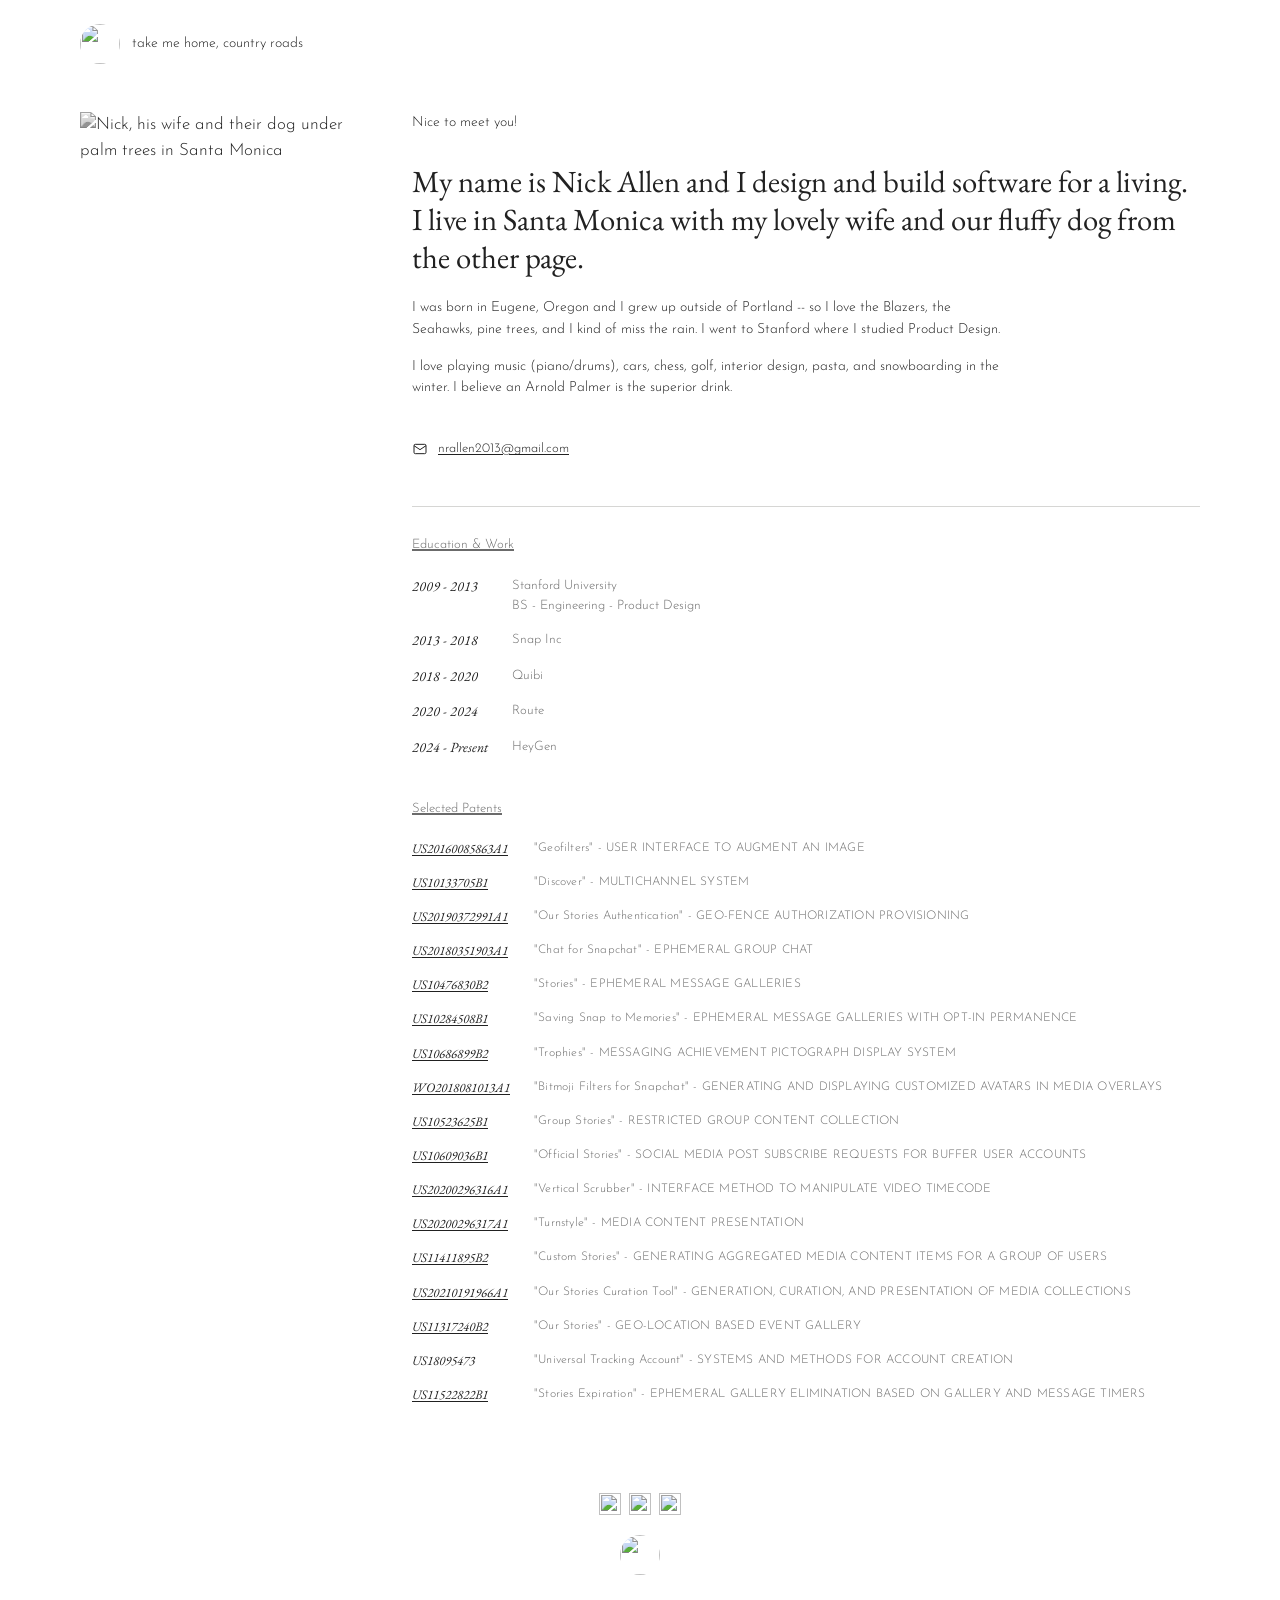
==== bio.html @ e15e0f53 "Rebuild ncklln.com as a static site (migrated from Wix)" ====
<!doctype html>
<html lang="en">
<head>
  <meta charset="utf-8">
  <meta name="viewport" content="width=device-width, initial-scale=1">
  <title>Bio | Nick Allen Dot Com</title>
  <meta name="description" content="About Nick Allen — product designer, Stanford Product Design, Snap, Quibi, Route, HeyGen. Selected patents.">
  <link rel="icon" href="images/icon-home.png">
  <link rel="preconnect" href="https://fonts.googleapis.com">
  <link rel="preconnect" href="https://fonts.gstatic.com" crossorigin>
  <link href="https://fonts.googleapis.com/css2?family=Josefin+Sans:wght@300;400&family=EB+Garamond:ital,wght@0,400;1,400&display=swap" rel="stylesheet">
  <link rel="stylesheet" href="styles.css">
</head>
<body>
<main class="page">

  <header class="site-header">
    <a href="index.html"><img src="images/icon-home.png" alt="">take me home, country roads</a>
  </header>

  <section class="bio">
    <div class="photo">
      <img src="images/bio-photo.png" alt="Nick, his wife and their dog under palm trees in Santa Monica">
    </div>

    <div>
      <p class="hello">Nice to meet you!</p>
      <h1>My name is Nick Allen and I design and build software for a living. I live in Santa Monica with my lovely wife and our fluffy dog from the other page.</h1>

      <div class="about">
        <p>I was born in Eugene, Oregon and I grew up outside of Portland -- so I love the Blazers, the Seahawks, pine trees, and I kind of miss the rain. I went to Stanford where I studied Product Design.</p>
        <p>I love playing music (piano/drums), cars, chess, golf, interior design, pasta, and snowboarding in the winter. I believe an Arnold Palmer is the superior drink.</p>
      </div>

      <a class="email" href="mailto:nrallen2013@gmail.com">
        <svg viewBox="0 0 24 24" fill="none" stroke="currentColor" stroke-width="1.5" aria-hidden="true"><rect x="3" y="5" width="18" height="14" rx="2"/><path d="M3 7l9 6 9-6"/></svg>
        nrallen2013@gmail.com
      </a>

      <hr>

      <h2><a href="https://www.linkedin.com/in/nick-allen-2a20222b/" target="_blank" rel="noopener">Education &amp; Work</a></h2>
      <dl class="timeline">
        <dt>2009 - 2013</dt><dd>Stanford University<br>BS - Engineering - Product Design</dd>
        <dt>2013 - 2018</dt><dd>Snap Inc</dd>
        <dt>2018 - 2020</dt><dd>Quibi</dd>
        <dt>2020 - 2024</dt><dd>Route</dd>
        <dt>2024 - Present</dt><dd>HeyGen</dd>
      </dl>

      <h2><a href="https://patents.google.com/?inventor=Nicholas+Allen&assignee=Snap" target="_blank" rel="noopener">Selected Patents</a></h2>
      <dl class="patents">
        <dt><a href="https://patents.google.com/patent/US20160085863A1" target="_blank" rel="noopener">US20160085863A1</a></dt><dd><span class="nick">"Geofilters"</span> - User interface to augment an image</dd>
        <dt><a href="https://patents.google.com/patent/US10133705B1" target="_blank" rel="noopener">US10133705B1</a></dt><dd><span class="nick">"Discover"</span> - Multichannel system</dd>
        <dt><a href="https://patents.google.com/patent/US20190372991A1" target="_blank" rel="noopener">US20190372991A1</a></dt><dd><span class="nick">"Our Stories Authentication"</span> - Geo-fence authorization provisioning</dd>
        <dt><a href="https://patents.google.com/patent/US20180351903A1" target="_blank" rel="noopener">US20180351903A1</a></dt><dd><span class="nick">"Chat for Snapchat"</span> - Ephemeral group chat</dd>
        <dt><a href="https://patents.google.com/patent/US10476830B2" target="_blank" rel="noopener">US10476830B2</a></dt><dd><span class="nick">"Stories"</span> - Ephemeral message galleries</dd>
        <dt><a href="https://patents.google.com/patent/US10284508B1" target="_blank" rel="noopener">US10284508B1</a></dt><dd><span class="nick">"Saving Snap to Memories"</span> - Ephemeral message galleries with opt-in permanence</dd>
        <dt><a href="https://patents.google.com/patent/US10686899B2" target="_blank" rel="noopener">US10686899B2</a></dt><dd><span class="nick">"Trophies"</span> - Messaging achievement pictograph display system</dd>
        <dt><a href="https://patents.google.com/patent/WO2018081013A1" target="_blank" rel="noopener">WO2018081013A1</a></dt><dd><span class="nick">"Bitmoji Filters for Snapchat"</span> - Generating and displaying customized avatars in media overlays</dd>
        <dt><a href="https://patents.google.com/patent/US10523625B1" target="_blank" rel="noopener">US10523625B1</a></dt><dd><span class="nick">"Group Stories"</span> - Restricted group content collection</dd>
        <dt><a href="https://patents.google.com/patent/US10609036B1" target="_blank" rel="noopener">US10609036B1</a></dt><dd><span class="nick">"Official Stories"</span> - Social media post subscribe requests for buffer user accounts</dd>
        <dt><a href="https://patents.google.com/patent/US20200296316A1" target="_blank" rel="noopener">US20200296316A1</a></dt><dd><span class="nick">"Vertical Scrubber"</span> - Interface method to manipulate video timecode</dd>
        <dt><a href="https://patents.google.com/patent/US20200296317A1" target="_blank" rel="noopener">US20200296317A1</a></dt><dd><span class="nick">"Turnstyle"</span> - Media content presentation</dd>
        <dt><a href="https://patents.google.com/patent/US11411895B2" target="_blank" rel="noopener">US11411895B2</a></dt><dd><span class="nick">"Custom Stories"</span> - Generating aggregated media content items for a group of users</dd>
        <dt><a href="https://patents.google.com/patent/US20210191966A1" target="_blank" rel="noopener">US20210191966A1</a></dt><dd><span class="nick">"Our Stories Curation Tool"</span> - Generation, curation, and presentation of media collections</dd>
        <dt><a href="https://patents.google.com/patent/US11317240B2" target="_blank" rel="noopener">US11317240B2</a></dt><dd><span class="nick">"Our Stories"</span> - Geo-location based event gallery</dd>
        <dt>US18095473</dt><dd><span class="nick">"Universal Tracking Account"</span> - Systems and methods for account creation</dd>
        <dt><a href="https://patents.google.com/patent/US11522822B1" target="_blank" rel="noopener">US11522822B1</a></dt><dd><span class="nick">"Stories Expiration"</span> - Ephemeral gallery elimination based on gallery and message timers</dd>
      </dl>
    </div>
  </section>

  <footer class="site-footer">
    <div class="social">
      <a href="https://www.snapchat.com/add/nick_allen" target="_blank" rel="noopener" aria-label="Snapchat"><img src="images/icon-snapchat.png" alt=""></a>
      <a href="https://www.linkedin.com/in/nick-allen-2a20222b/" target="_blank" rel="noopener" aria-label="LinkedIn"><img src="images/icon-linkedin.png" alt=""></a>
      <a href="https://www.instagram.com/nichorasss/" target="_blank" rel="noopener" aria-label="Instagram"><img src="images/icon-instagram.png" alt=""></a>
    </div>
    <a class="home" href="index.html" aria-label="Home"><img src="images/icon-home.png" alt=""></a>
  </footer>

</main>
</body>
</html>
---- styles.css ----
/* ==========================================================================
   ncklln.com — global stylesheet
   Edit the tokens in :root to change the whole site's look.
   ========================================================================== */

:root {
  /* Type. Brandon Grotesque (the Wix font) isn't free; Josefin Sans is the
     closest open substitute. Swap --font-sans to change everything at once. */
  --font-sans: "Josefin Sans", "Brandon Grotesque", "Helvetica Neue", Arial, sans-serif;
  --font-serif: "EB Garamond", Georgia, "Times New Roman", serif;

  /* Colors */
  --ink: #212121;          /* dark card background on the home page */
  --ink-2: #414141;        /* highlight behind the "you've reached the bottom" text */
  --paper: #ffffff;
  --text-light: #d4d4d4;   /* body text on dark */
  --text-dark: #212121;    /* body text on light */
  --text-mid: #6b6b6b;     /* de-emphasised labels (bio page) */
  --rule: #d6d6d4;

  --snap-yellow: #fffa37;
  --quibi-purple: #7a2ff7;
  --route-blue: #3fa9e0;
  --advising-lilac: #cfc7f2;

  /* Layout */
  --panel-split: 43%;      /* width of the coloured left panel on home cards */
  --card-h: clamp(440px, 26vw, 667px);
  --gap-h: clamp(160px, 16vw, 410px); /* space between cards (holds the chevron) */
  --column: 1120px;        /* content width on case-study pages */
  --media-w: 790px;        /* width of the image column on case-study pages */
}

/* --------------------------------------------------------------------------
   Base
   -------------------------------------------------------------------------- */
*, *::before, *::after { box-sizing: border-box; }

html { -webkit-text-size-adjust: 100%; scroll-behavior: smooth; }

body {
  margin: 0;
  font-family: var(--font-sans);
  font-weight: 300;
  font-size: 17px;
  line-height: 1.55;
  color: var(--text-dark);
  background: var(--paper);
}

img { display: block; max-width: 100%; height: auto; }

a { color: inherit; text-decoration: underline; text-underline-offset: 2px; }
a:hover { opacity: .75; }

p { margin: 0 0 1.1em; }
p:last-child { margin-bottom: 0; }

h1, h2, h3 { font-weight: 300; margin: 0 0 .9em; }

.eyebrow {
  font-size: 20px;
  letter-spacing: 1px;
  text-transform: uppercase;
  margin-bottom: .9em;
}

.sr-only {
  position: absolute; width: 1px; height: 1px; padding: 0; margin: -1px;
  overflow: hidden; clip: rect(0,0,0,0); white-space: nowrap; border: 0;
}

/* --------------------------------------------------------------------------
   Home page
   -------------------------------------------------------------------------- */
body.home {
  background: var(--ink) url("images/bg-logos.png") center top / 1919px auto repeat;
  color: var(--text-light);
}

/* Intro card: logo + one paragraph, full width, dark */
.intro {
  background: var(--ink);
  padding: clamp(56px, 6vw, 96px) 24px;
  text-align: center;
}
.intro img.logo {
  width: min(515px, 80vw);
  margin: 0 auto clamp(28px, 3vw, 48px);
  image-rendering: pixelated; /* it's pixel art — keep the edges crisp */
}
.intro p {
  max-width: 560px;
  margin: 0 auto;
  font-size: 14px;
  line-height: 1.6;
  letter-spacing: .02em;
}

/* Spacer between cards with a down-chevron in the middle */
.gap {
  height: var(--gap-h);
  display: grid;
  place-items: center;
}
.gap a {
  display: block;
  width: 56px; height: 56px;
  text-decoration: none;
  opacity: .8;
}
.gap a:hover { opacity: 1; }
.gap svg { width: 100%; height: 100%; display: block; }

/* Work card: coloured left panel with copy, image on the right */
.card {
  display: grid;
  grid-template-columns: var(--panel-split) 1fr;
  min-height: var(--card-h);
  scroll-margin-top: 0;
}
.card .panel {
  position: relative;
  display: flex;
  align-items: center;
  padding: 48px 32px 48px clamp(24px, 30%, 400px);
  background: var(--panel-bg, var(--ink));
  color: var(--panel-ink, var(--text-light));
  overflow: hidden;
}
.card .panel::before {           /* optional background image behind the copy */
  content: "";
  position: absolute; inset: 0;
  background: var(--panel-img, none) center / cover no-repeat;
  z-index: 0;
}
.card .panel > .copy { position: relative; z-index: 1; max-width: 400px; }
.card .copy .eyebrow { margin-bottom: 1em; }
.card .copy p { font-size: 17px; line-height: 1.5; }
.card .copy .mark {              /* small brand logo under the copy */
  margin-top: 28px;
  height: 44px; width: auto;
}
.card .copy .mark.wide { height: 60px; }

.card .media {
  position: relative;
  min-height: 320px;
  background: var(--media-bg, #000) center / cover no-repeat;
  overflow: hidden;
}
.card .media > img {
  position: absolute; inset: 0;
  width: 100%; height: 100%;
  object-fit: cover;
}
.card .media > img.contain { object-fit: contain; }
.card .media > img.overlay {      /* e.g. the Route phone sitting on the map */
  left: auto; right: 6%; top: 50%; transform: translateY(-50%);
  width: auto; height: 100%; object-fit: contain;
}

/* Design-advising app grid: greyscale that colours in on hover */
.card .media.apps { display: grid; place-items: center; }
.card .media.apps .stack {
  position: relative; width: min(600px, 80%); aspect-ratio: 1;
}
.card .media.apps .stack img { position: absolute; inset: 0; width: 100%; height: 100%; object-fit: contain; transition: opacity .35s ease; }
.card .media.apps .stack img.color { opacity: 0; }
.card .media.apps .stack:hover img.color { opacity: 1; }

/* Bottom card */
.card.outro .panel { --panel-bg: var(--ink); --panel-ink: var(--text-light); }
.card.outro .copy p { font-size: 15px; }
.card.outro .copy .hl {
  background: var(--ink-2);
  padding: 2px 4px;
  box-decoration-break: clone;
  -webkit-box-decoration-break: clone;
}
.card.outro .copy .hl.big { font-size: 20px; letter-spacing: .5px; }

/* --------------------------------------------------------------------------
   Case-study pages (snap, quibi, stories) and bio
   -------------------------------------------------------------------------- */
.page {
  width: min(var(--column), 100% - 48px);
  margin: 0 auto;
  padding: 24px 0 64px;
}

.site-header {
  display: flex; align-items: center; gap: 12px;
  margin-bottom: 48px;
  font-size: 14px;
}
.site-header a { text-decoration: none; display: inline-flex; align-items: center; gap: 12px; }
.site-header img { width: 40px; height: 40px; border-radius: 50%; }

/* Centered page intro with a logo */
.lede {
  text-align: center;
  max-width: 700px;
  margin: 0 auto 64px;
  font-size: 15px;
  line-height: 1.6;
}
.lede img { width: 88px; height: auto; margin: 0 auto 32px; }
.lede img.rounded { width: 88px; border-radius: 22%; }

/* Alternating media / copy rows */
.row {
  display: grid;
  grid-template-columns: minmax(0, var(--media-w)) 1fr;
  gap: 28px;
  align-items: start;
  margin-bottom: 64px;
}
.row .media img { width: 100%; }
.row .copy { padding-top: 8px; font-size: 14px; line-height: 1.55; }
.row .copy .eyebrow { font-size: 15px; letter-spacing: .5px; margin-bottom: 1.4em; }
.row .copy .eyebrow.plain { text-transform: none; letter-spacing: 0; }

/* Long-form article (snap-stories) */
.article {
  max-width: 780px;
  margin: 0 auto;
  font-size: 17px;
  line-height: 1.6;
}
.article .crumbs { font-size: 13px; margin-bottom: 28px; }
.article figure { margin: 36px 0; }
.article figure img { margin: 0 auto; }
.article figure.narrow img { max-width: 420px; }

/* Footer shared by the inner pages */
.site-footer {
  margin-top: 48px;
  text-align: center;
}
.site-footer .social {
  display: flex; justify-content: center; gap: 8px;
  margin-bottom: 20px;
}
.site-footer .social img { width: 22px; height: 22px; }
.site-footer .home img { width: 40px; height: 40px; border-radius: 50%; margin: 0 auto; }

/* Bio */
.bio {
  display: grid;
  grid-template-columns: 300px 1fr;
  gap: 32px;
  align-items: start;
}
.bio .photo img { width: 100%; filter: grayscale(1); }
.bio .hello { font-size: 14px; margin-bottom: 28px; }
.bio h1 {
  font-family: var(--font-serif);
  font-weight: 400;
  font-size: clamp(24px, 2.4vw, 34px);
  line-height: 1.25;
  margin-bottom: 20px;
}
.bio .about { font-size: 14px; max-width: 600px; }
.bio .email { margin-top: 40px; font-size: 13px; display: inline-flex; align-items: center; gap: 10px; }
.bio .email svg { width: 16px; height: 16px; }
.bio hr { border: 0; border-top: 1px solid var(--rule); margin: 40px 0 28px; }
.bio h2 {
  font-size: 13px; font-weight: 300; text-decoration: underline;
  margin: 0 0 20px; color: var(--text-mid);
}
.bio h2 a { text-decoration: underline; }
.bio dl { display: grid; grid-template-columns: max-content 1fr; gap: 14px 24px; margin: 0 0 40px; font-size: 13px; }
.bio dl.timeline dt { font-family: var(--font-serif); font-style: italic; font-size: 14px; }
.bio dl dd { margin: 0; color: var(--text-mid); }
.bio dl.patents dt { font-family: var(--font-serif); font-style: italic; font-size: 13px; }
.bio dl.patents dd { font-size: 12px; text-transform: uppercase; letter-spacing: .2px; }
.bio dl.patents dd .nick { text-transform: none; }

/* --------------------------------------------------------------------------
   Responsive
   -------------------------------------------------------------------------- */
@media (max-width: 900px) {
  .card { grid-template-columns: 1fr; min-height: 0; }
  .card .panel { padding: 48px 28px; min-height: 360px; }
  .card .media { aspect-ratio: 4 / 3; min-height: 0; }
  .card .media > img.overlay { right: 4%; }
  :root { --gap-h: 140px; }

  .row { grid-template-columns: 1fr; gap: 20px; margin-bottom: 56px; }
  .bio { grid-template-columns: 1fr; }
  .bio .photo img { max-width: 300px; }
}

@media (max-width: 520px) {
  body { font-size: 16px; }
  .intro img.logo { width: 88vw; }
  .card .copy p { font-size: 16px; }
  .bio dl { grid-template-columns: 1fr; gap: 4px 0; }
  .bio dl dd { margin-bottom: 12px; }
}
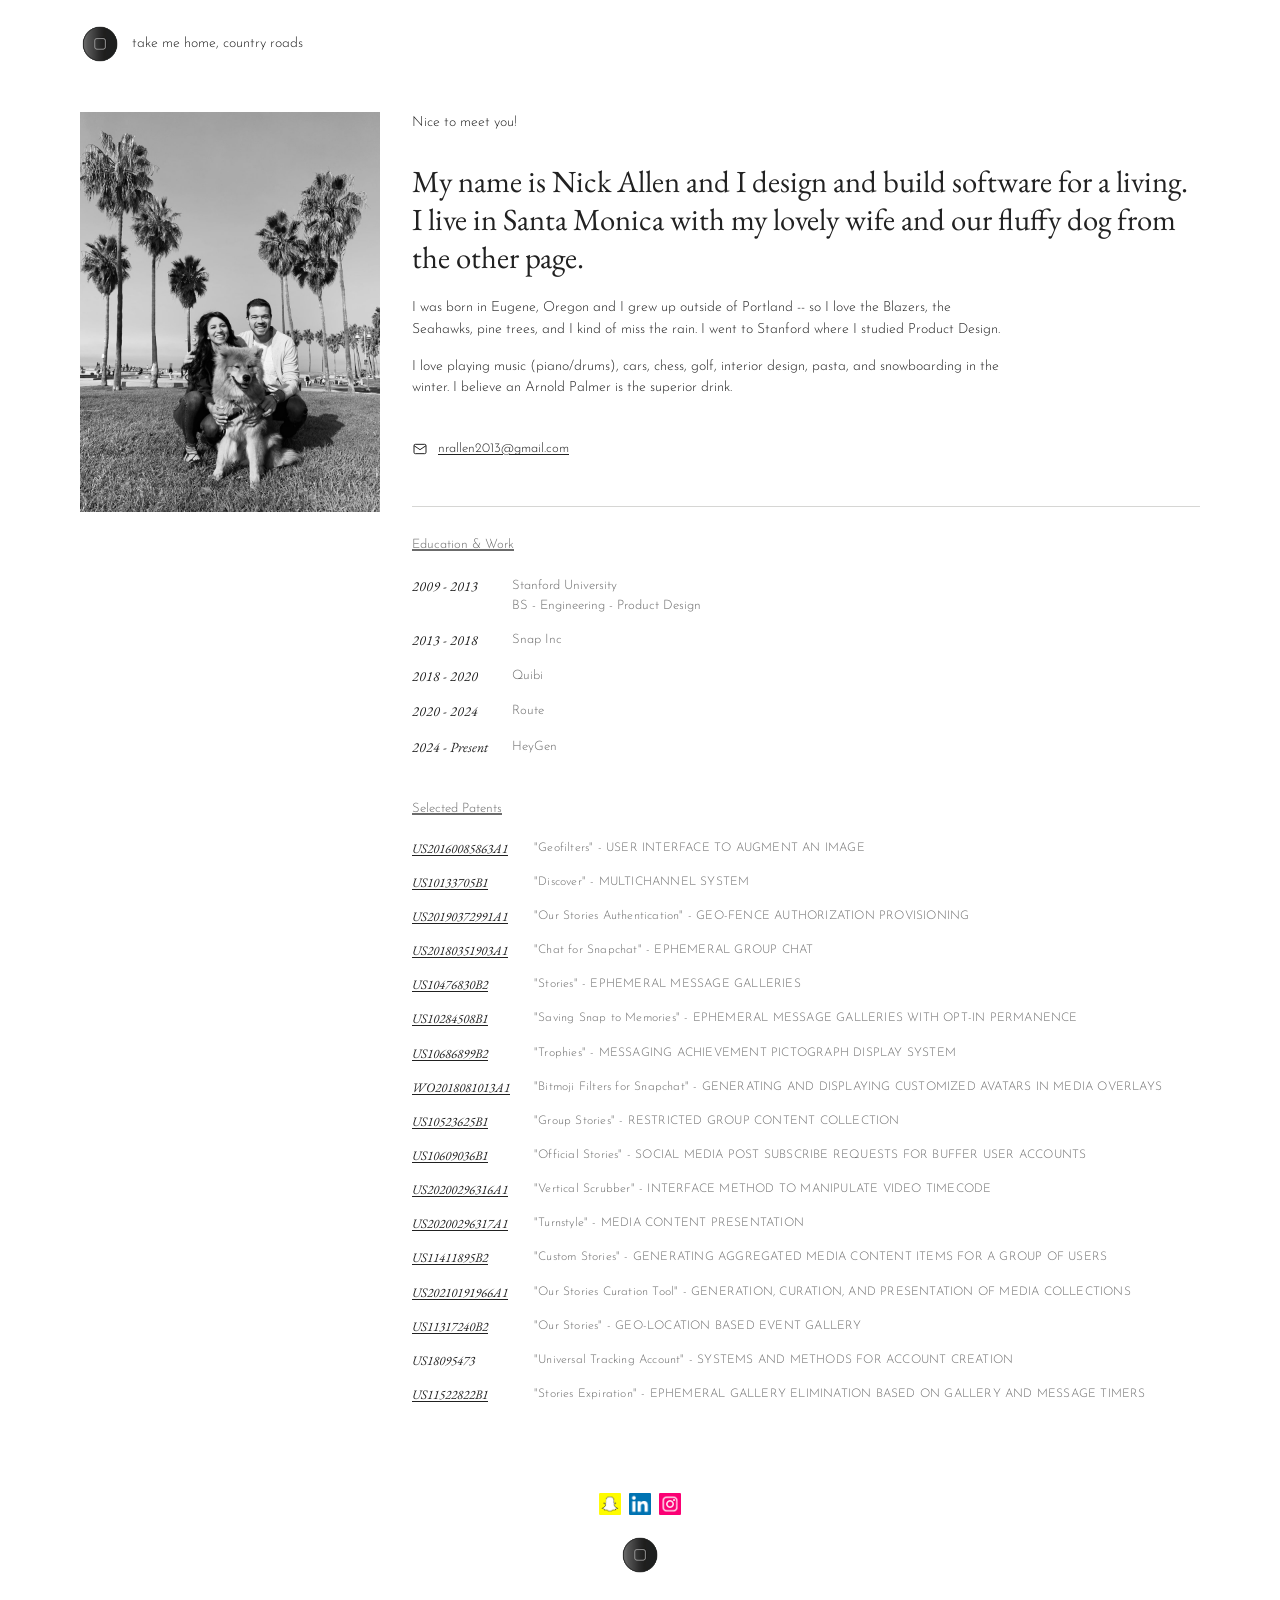
==== commit 3506973b: "Add site images from Wix's CDN Downloaded all 38 originals with scripts/fetch-assets.sh.  - The thre" ====
--- a/bio.html
+++ b/bio.html
@@ -20,7 +20,7 @@
 
   <section class="bio">
     <div class="photo">
-      <img src="images/bio-photo.png" alt="Nick, his wife and their dog under palm trees in Santa Monica">
+      <img src="images/bio-photo.jpg" alt="Nick, his wife and their dog under palm trees in Santa Monica">
     </div>
 
     <div>
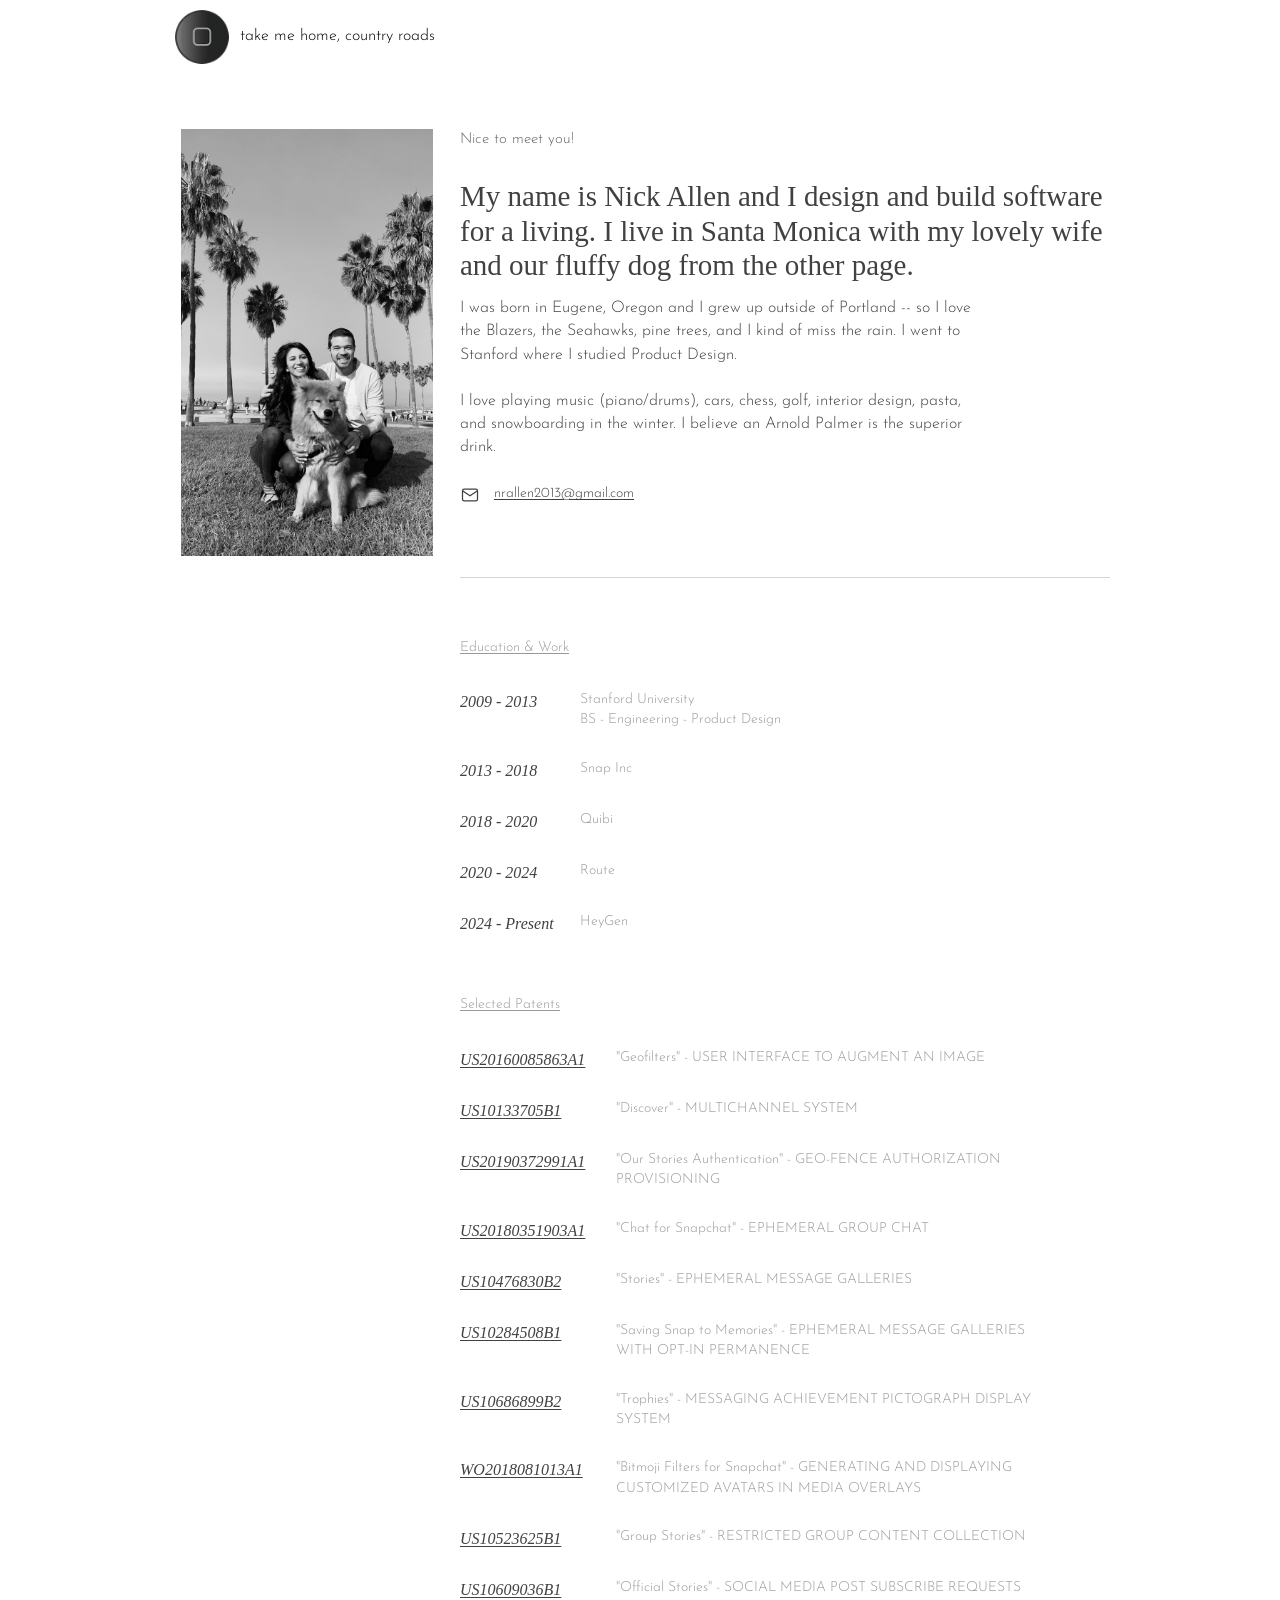
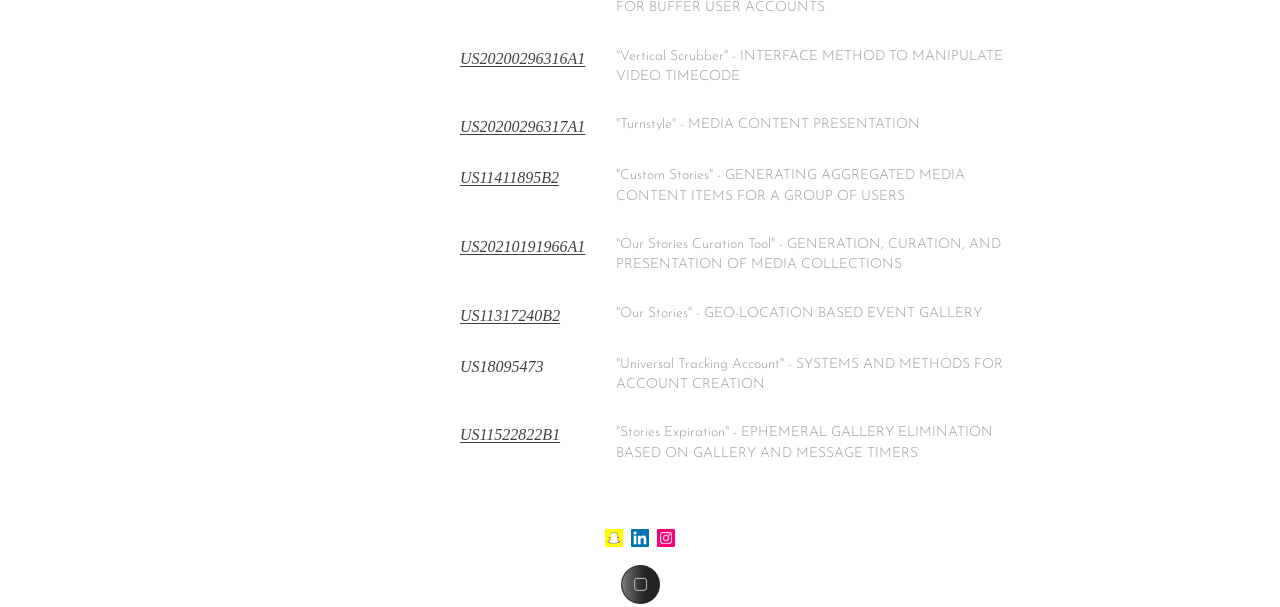
==== commit 688e0adf: "Match the Wix layout, measured at 1440px Sizes, colours and type now come from the live site's DOM r" ====
--- a/bio.html
+++ b/bio.html
@@ -5,17 +5,17 @@
   <meta name="viewport" content="width=device-width, initial-scale=1">
   <title>Bio | Nick Allen Dot Com</title>
   <meta name="description" content="About Nick Allen — product designer, Stanford Product Design, Snap, Quibi, Route, HeyGen. Selected patents.">
-  <link rel="icon" href="images/icon-home.png">
+  <link rel="icon" href="images/icon-home-hover.png">
   <link rel="preconnect" href="https://fonts.googleapis.com">
   <link rel="preconnect" href="https://fonts.gstatic.com" crossorigin>
-  <link href="https://fonts.googleapis.com/css2?family=Josefin+Sans:wght@300;400&family=EB+Garamond:ital,wght@0,400;1,400&display=swap" rel="stylesheet">
+  <link href="https://fonts.googleapis.com/css2?family=Josefin+Sans:ital,wght@0,300;0,600;1,300&display=swap" rel="stylesheet">
   <link rel="stylesheet" href="styles.css">
 </head>
 <body>
 <main class="page">
 
   <header class="site-header">
-    <a href="index.html"><img src="images/icon-home.png" alt="">take me home, country roads</a>
+    <a href="index.html"><span class="home-btn"><img class="rest" src="images/icon-home.png" alt=""><img class="hover" src="images/icon-home-hover.png" alt=""><img class="pressed" src="images/icon-home-pressed.png" alt=""></span>take me home, country roads</a>
   </header>
 
   <section class="bio">
@@ -77,7 +77,7 @@
       <a href="https://www.linkedin.com/in/nick-allen-2a20222b/" target="_blank" rel="noopener" aria-label="LinkedIn"><img src="images/icon-linkedin.png" alt=""></a>
       <a href="https://www.instagram.com/nichorasss/" target="_blank" rel="noopener" aria-label="Instagram"><img src="images/icon-instagram.png" alt=""></a>
     </div>
-    <a class="home" href="index.html" aria-label="Home"><img src="images/icon-home.png" alt=""></a>
+    <a class="home" href="index.html" aria-label="Home"><span class="home-btn"><img class="rest" src="images/icon-home.png" alt=""><img class="hover" src="images/icon-home-hover.png" alt=""><img class="pressed" src="images/icon-home-pressed.png" alt=""></span></a>
   </footer>
 
 </main>
--- a/styles.css
+++ b/styles.css
@@ -1,21 +1,25 @@
 /* ==========================================================================
    ncklln.com — global stylesheet
    Edit the tokens in :root to change the whole site's look.
+   Sizes mirror the original Wix site, measured at 1440px wide.
    ========================================================================== */
 
 :root {
   /* Type. Brandon Grotesque (the Wix font) isn't free; Josefin Sans is the
-     closest open substitute. Swap --font-sans to change everything at once. */
+     closest open substitute — same low x-height, sets ~10% wider.
+     Swap --font-sans to change everything at once. */
   --font-sans: "Josefin Sans", "Brandon Grotesque", "Helvetica Neue", Arial, sans-serif;
-  --font-serif: "EB Garamond", Georgia, "Times New Roman", serif;
+  --font-serif: "Times New Roman", Times, serif;
 
   /* Colors */
-  --ink: #212121;          /* dark card background on the home page */
-  --ink-2: #414141;        /* highlight behind the "you've reached the bottom" text */
-  --paper: #ffffff;
-  --text-light: #d4d4d4;   /* body text on dark */
-  --text-dark: #212121;    /* body text on light */
-  --text-mid: #6b6b6b;     /* de-emphasised labels (bio page) */
+  --black: #000;
+  --ink: #212121;          /* intro + outro card background on the home page */
+  --text-light: #d4d4d4;   /* intro text on dark */
+  --text-body: #414141;    /* body text on the inner pages */
+  --text-muted: #636363;   /* breadcrumbs, "Nice to meet you!" */
+  --text-faint: #999;      /* bio labels and descriptions */
+  --navy: #041f3e;         /* body text on the Snapchat and HeyGen cards */
+  --highlight: #bfbfbf;    /* highlighter behind the outro text */
   --rule: #d6d6d4;
 
   --snap-yellow: #fffa37;
@@ -23,12 +27,15 @@
   --route-blue: #3fa9e0;
   --advising-lilac: #cfc7f2;
 
-  /* Layout */
-  --panel-split: 43%;      /* width of the coloured left panel on home cards */
-  --card-h: clamp(440px, 26vw, 667px);
-  --gap-h: clamp(160px, 16vw, 410px); /* space between cards (holds the chevron) */
-  --column: 1120px;        /* content width on case-study pages */
-  --media-w: 790px;        /* width of the image column on case-study pages */
+  /* Home layout */
+  --panel-split: 43%;                      /* width of the coloured left panel on home cards */
+  --card-h: clamp(560px, 46.32vw, 667px);  /* 667px at 1440 and up */
+  --gap-h: 380px;                          /* space between cards (holds the chevron) */
+
+  /* Inner pages sit on Wix's 980px canvas */
+  --canvas: 980px;
+  --media-w: 667px;        /* image column on case-study rows */
+  --copy-w: 251px;         /* copy column on case-study rows */
 }
 
 /* --------------------------------------------------------------------------
@@ -42,10 +49,10 @@
   margin: 0;
   font-family: var(--font-sans);
   font-weight: 300;
-  font-size: 17px;
-  line-height: 1.55;
-  color: var(--text-dark);
-  background: var(--paper);
+  font-size: 16px;
+  line-height: 1.45;
+  color: var(--black);
+  background: #fff;
 }
 
 img { display: block; max-width: 100%; height: auto; }
@@ -53,17 +60,11 @@
 a { color: inherit; text-decoration: underline; text-underline-offset: 2px; }
 a:hover { opacity: .75; }
 
-p { margin: 0 0 1.1em; }
+/* Wix separated paragraphs with an empty line */
+p { margin: 0 0 1.45em; }
 p:last-child { margin-bottom: 0; }
 
-h1, h2, h3 { font-weight: 300; margin: 0 0 .9em; }
-
-.eyebrow {
-  font-size: 20px;
-  letter-spacing: 1px;
-  text-transform: uppercase;
-  margin-bottom: .9em;
-}
+h1, h2, h3 { font-weight: 300; margin: 0; }
 
 .sr-only {
   position: absolute; width: 1px; height: 1px; padding: 0; margin: -1px;
@@ -74,42 +75,48 @@
    Home page
    -------------------------------------------------------------------------- */
 body.home {
-  background: var(--ink) url("images/bg-logos.png") center top / 1919px auto repeat;
+  background: var(--black);
   color: var(--text-light);
+}
+/* Greyscale logo tile, fixed behind the whole page at 9% opacity */
+body.home::before {
+  content: "";
+  position: fixed; inset: 0; z-index: -1;
+  background: url("images/bg-logos.png") left top / 1919px auto repeat;
+  opacity: .09;
+  pointer-events: none;
 }
 
 /* Intro card: logo + one paragraph, full width, dark */
 .intro {
+  margin-top: clamp(48px, 14.3vw, 206px);
+  min-height: 565px;
+  padding: 114px 24px 67px;
   background: var(--ink);
-  padding: clamp(56px, 6vw, 96px) 24px;
   text-align: center;
 }
 .intro img.logo {
-  width: min(515px, 80vw);
-  margin: 0 auto clamp(28px, 3vw, 48px);
-  image-rendering: pixelated; /* it's pixel art — keep the edges crisp */
+  width: min(515px, 100%);
+  margin: 0 auto 56px;
 }
 .intro p {
-  max-width: 560px;
+  max-width: 623px;
   margin: 0 auto;
-  font-size: 14px;
-  line-height: 1.6;
-  letter-spacing: .02em;
-}
-
-/* Spacer between cards with a down-chevron in the middle */
+  font-size: 20px;
+  line-height: 35px;
+  letter-spacing: 1.96px;
+}
+
+/* Spacer between cards with a down-chevron near the top */
 .gap {
   height: var(--gap-h);
-  display: grid;
-  place-items: center;
-}
-.gap a {
-  display: block;
-  width: 56px; height: 56px;
-  text-decoration: none;
-  opacity: .8;
-}
-.gap a:hover { opacity: 1; }
+  padding-top: 100px;
+  display: flex;
+  justify-content: center;
+  align-items: flex-start;
+}
+.intro + .gap { height: 266px; padding-top: 58px; }
+.gap a { display: block; width: 87px; height: 65px; text-decoration: none; }
 .gap svg { width: 100%; height: 100%; display: block; }
 
 /* Work card: coloured left panel with copy, image on the right */
@@ -117,13 +124,12 @@
   display: grid;
   grid-template-columns: var(--panel-split) 1fr;
   min-height: var(--card-h);
-  scroll-margin-top: 0;
 }
 .card .panel {
   position: relative;
   display: flex;
   align-items: center;
-  padding: 48px 32px 48px clamp(24px, 30%, 400px);
+  padding: 40px 24px 40px 16%;   /* 16% of the panel = 99px at 1440 */
   background: var(--panel-bg, var(--ink));
   color: var(--panel-ink, var(--text-light));
   overflow: hidden;
@@ -134,18 +140,29 @@
   background: var(--panel-img, none) center / cover no-repeat;
   z-index: 0;
 }
-.card .panel > .copy { position: relative; z-index: 1; max-width: 400px; }
-.card .copy .eyebrow { margin-bottom: 1em; }
-.card .copy p { font-size: 17px; line-height: 1.5; }
+.card .panel > .copy { position: relative; z-index: 1; max-width: 318px; }
+.card .copy .eyebrow {
+  font-size: 20px;
+  line-height: 50px;
+  letter-spacing: 1px;
+  text-transform: uppercase;
+  margin: 0 0 8px;
+}
+.card .copy p { font-size: 17px; line-height: 1.45; }
 .card .copy .mark {              /* small brand logo under the copy */
-  margin-top: 28px;
-  height: 44px; width: auto;
-}
-.card .copy .mark.wide { height: 60px; }
+  margin-top: 32px;
+  width: 80px; height: auto;
+}
+
+.card#route .copy a { font-weight: 600; }
+
+/* HeyGen sits further left, with the logo directly above the text */
+.card#heygen .panel { padding-left: 9%; }
+.card#heygen .copy { max-width: 274px; }
+.card#heygen .copy .brand { width: 156px; }
 
 .card .media {
   position: relative;
-  min-height: 320px;
   background: var(--media-bg, #000) center / cover no-repeat;
   overflow: hidden;
 }
@@ -154,148 +171,204 @@
   width: 100%; height: 100%;
   object-fit: cover;
 }
-.card .media > img.contain { object-fit: contain; }
-.card .media > img.overlay {      /* e.g. the Route phone sitting on the map */
-  left: auto; right: 6%; top: 50%; transform: translateY(-50%);
-  width: auto; height: 100%; object-fit: contain;
+.card .media > img.actual-size {  /* shown 1:1, top-centred, like the Quibi phones on Wix */
+  object-fit: none;
+  object-position: 50% 0;
+}
+.card .media > img.overlay {      /* the Route phone, full height, centred on the map */
+  left: 50%; right: auto;
+  width: auto; height: 100%;
+  transform: translateX(-50%);
+  object-fit: contain;
 }
 
 /* Design-advising app grid: greyscale that colours in on hover */
 .card .media.apps { display: grid; place-items: center; }
 .card .media.apps .stack {
-  position: relative; width: min(600px, 80%); aspect-ratio: 1;
-}
-.card .media.apps .stack img { position: absolute; inset: 0; width: 100%; height: 100%; object-fit: contain; transition: opacity .35s ease; }
+  position: relative; width: min(600px, 90%); aspect-ratio: 1;
+}
+.card .media.apps .stack img { position: absolute; inset: 0; width: 100%; height: 100%; object-fit: contain; transition: opacity .5s ease; }
 .card .media.apps .stack img.color { opacity: 0; }
 .card .media.apps .stack:hover img.color { opacity: 1; }
-
-/* Bottom card */
-.card.outro .panel { --panel-bg: var(--ink); --panel-ink: var(--text-light); }
-.card.outro .copy p { font-size: 15px; }
+@media (hover: none) {
+  .card .media.apps .stack img.color { opacity: 1; }
+}
+
+/* Bottom card: dark text on a grey highlighter */
+.card.outro .copy { color: var(--black); }
+.card.outro .copy p:first-child { line-height: 50px; margin-bottom: 8px; }
 .card.outro .copy .hl {
-  background: var(--ink-2);
-  padding: 2px 4px;
+  background: var(--highlight);
   box-decoration-break: clone;
   -webkit-box-decoration-break: clone;
 }
-.card.outro .copy .hl.big { font-size: 20px; letter-spacing: .5px; }
+.card.outro .copy .hl.big { font-size: 20px; letter-spacing: 1px; color: var(--ink); }
 
 /* --------------------------------------------------------------------------
-   Case-study pages (snap, quibi, stories) and bio
+   Inner pages (snap, quibi, stories, bio)
    -------------------------------------------------------------------------- */
 .page {
-  width: min(var(--column), 100% - 48px);
+  width: min(var(--canvas), 100% - 32px);
   margin: 0 auto;
-  padding: 24px 0 64px;
+  padding-top: 6px;
 }
 
 .site-header {
-  display: flex; align-items: center; gap: 12px;
-  margin-bottom: 48px;
-  font-size: 14px;
-}
-.site-header a { text-decoration: none; display: inline-flex; align-items: center; gap: 12px; }
-.site-header img { width: 40px; height: 40px; border-radius: 50%; }
+  display: flex; align-items: center;
+  margin-left: 21px;
+  font-size: 16px;
+}
+.site-header a { text-decoration: none; display: inline-flex; align-items: center; gap: 7px; }
+.site-header a:hover, .site-footer a:hover { opacity: 1; }
+
+/* iPhone home button: resting, hover and pressed states, stacked */
+.home-btn { position: relative; display: block; flex: none; width: 62px; height: 62px; }
+.home-btn img { position: absolute; inset: 0; width: 100%; height: 100%; object-fit: contain; opacity: 0; }
+.home-btn img.rest { opacity: 1; }
+a:hover .home-btn img.rest { opacity: 0; }
+a:hover .home-btn img.hover { opacity: 1; }
+a:active .home-btn img.hover { opacity: 0; }
+a:active .home-btn img.pressed { opacity: 1; }
 
 /* Centered page intro with a logo */
 .lede {
   text-align: center;
-  max-width: 700px;
-  margin: 0 auto 64px;
-  font-size: 15px;
-  line-height: 1.6;
-}
-.lede img { width: 88px; height: auto; margin: 0 auto 32px; }
-.lede img.rounded { width: 88px; border-radius: 22%; }
-
-/* Alternating media / copy rows */
+  max-width: 577px;
+  margin: 0 auto;
+  padding-top: 39px;
+  font-size: 16px;
+  line-height: 1.45;
+}
+.lede.italic p { font-style: italic; }
+.lede img { width: 175px; margin: 0 auto 20px; }
+.lede img.app-icon { width: 144px; margin: 5px auto 46px; }
+
+/* Media / copy rows */
+.lede + .row { margin-top: 56px; }
 .row {
   display: grid;
-  grid-template-columns: minmax(0, var(--media-w)) 1fr;
-  gap: 28px;
+  grid-template-columns: minmax(0, var(--media-w)) var(--copy-w);
+  justify-content: center;
+  gap: 23px;
   align-items: start;
-  margin-bottom: 64px;
-}
-.row .media img { width: 100%; }
-.row .copy { padding-top: 8px; font-size: 14px; line-height: 1.55; }
-.row .copy .eyebrow { font-size: 15px; letter-spacing: .5px; margin-bottom: 1.4em; }
-.row .copy .eyebrow.plain { text-transform: none; letter-spacing: 0; }
-
-/* Long-form article (snap-stories) */
+  margin-bottom: 51px;
+}
+.row:last-of-type { margin-bottom: 0; }
+.row .media img { width: 100%; aspect-ratio: 667 / 402; object-fit: cover; }
+.row .copy { padding-top: 17px; font-size: 14px; line-height: 1.4; color: var(--text-body); }
+.row .copy p { margin-bottom: 1.4em; }
+.row .copy .eyebrow { font-size: 14px; line-height: 20px; text-transform: uppercase; margin-bottom: 31px; }
+.row .copy .eyebrow.plain { text-transform: none; margin-bottom: 14px; }
+
+/* Long-form article (snap-stories), aligned with the header text */
 .article {
-  max-width: 780px;
-  margin: 0 auto;
-  font-size: 17px;
-  line-height: 1.6;
-}
-.article .crumbs { font-size: 13px; margin-bottom: 28px; }
-.article figure { margin: 36px 0; }
-.article figure img { margin: 0 auto; }
-.article figure.narrow img { max-width: 420px; }
+  width: min(650px, 100%);
+  margin: 61px 0 0 90px;
+  font-size: 23px;
+  line-height: 1.2;
+  color: var(--text-body);
+}
+.article .crumbs { font-size: 15px; color: var(--text-muted); margin-bottom: 26px; }
+.article p { margin: 0; }
+.article p + p { margin-top: 1.2em; }
+.article figure { margin: 45px 0 35px; }
+.article figure img { width: var(--w, 100%); }
+/* Fanned-out screens: wider than the column. The top 11% of the image
+   width is transparent, so it tucks up under the paragraph above. */
+.article figure.wide { margin-top: calc(24px - 0.11 * min(1129px, 100vw - 48px)); }
+.article figure.wide img {
+  width: min(1129px, 100vw - 48px);
+  max-width: none;
+  margin-left: 50%;
+  transform: translateX(-50%);
+}
 
 /* Footer shared by the inner pages */
 .site-footer {
-  margin-top: 48px;
-  text-align: center;
-}
-.site-footer .social {
-  display: flex; justify-content: center; gap: 8px;
-  margin-bottom: 20px;
-}
-.site-footer .social img { width: 22px; height: 22px; }
-.site-footer .home img { width: 40px; height: 40px; border-radius: 50%; margin: 0 auto; }
+  margin-top: 39px;
+  display: flex; flex-direction: column; align-items: center;
+  gap: 15px;
+}
+.site-footer .social { display: flex; gap: 8px; }
+.site-footer .social img { width: 18px; height: 18px; }
+.site-footer .home-btn { width: 62px; height: 45px; }
 
 /* Bio */
 .bio {
   display: grid;
-  grid-template-columns: 300px 1fr;
-  gap: 32px;
+  grid-template-columns: 252px minmax(0, 650px);
+  gap: 27px;
   align-items: start;
-}
-.bio .photo img { width: 100%; filter: grayscale(1); }
-.bio .hello { font-size: 14px; margin-bottom: 28px; }
+  margin: 61px 0 0 31px;
+}
+.bio + .site-footer { margin-top: 65px; }
+.bio .photo img {
+  width: 252px;
+  aspect-ratio: 252 / 427;
+  object-fit: cover;
+  object-position: 45% 50%;
+  filter: grayscale(1);
+}
+.bio .hello { font-size: 15px; color: var(--text-muted); margin-bottom: 28px; }
 .bio h1 {
   font-family: var(--font-serif);
   font-weight: 400;
-  font-size: clamp(24px, 2.4vw, 34px);
-  line-height: 1.25;
-  margin-bottom: 20px;
-}
-.bio .about { font-size: 14px; max-width: 600px; }
-.bio .email { margin-top: 40px; font-size: 13px; display: inline-flex; align-items: center; gap: 10px; }
-.bio .email svg { width: 16px; height: 16px; }
-.bio hr { border: 0; border-top: 1px solid var(--rule); margin: 40px 0 28px; }
-.bio h2 {
-  font-size: 13px; font-weight: 300; text-decoration: underline;
-  margin: 0 0 20px; color: var(--text-mid);
-}
-.bio h2 a { text-decoration: underline; }
-.bio dl { display: grid; grid-template-columns: max-content 1fr; gap: 14px 24px; margin: 0 0 40px; font-size: 13px; }
-.bio dl.timeline dt { font-family: var(--font-serif); font-style: italic; font-size: 14px; }
-.bio dl dd { margin: 0; color: var(--text-mid); }
-.bio dl.patents dt { font-family: var(--font-serif); font-style: italic; font-size: 13px; }
-.bio dl.patents dd { font-size: 12px; text-transform: uppercase; letter-spacing: .2px; }
+  font-size: 29px;
+  line-height: 1.2;
+  color: var(--text-body);
+  margin-bottom: 14px;
+}
+.bio .about { font-size: 16px; max-width: 519px; color: var(--text-body); }
+.bio .email { margin-top: 25px; font-size: 14px; color: var(--text-body); display: inline-flex; align-items: center; gap: 14px; }
+.bio .email svg { width: 20px; height: 20px; }
+.bio hr { border: 0; border-top: 1px solid var(--rule); margin: 64px 0 60px; }
+.bio h2 { font-size: 14px; color: var(--text-faint); margin: 0 0 32px; }
+.bio dl { display: grid; gap: 28px 0; margin: 0 0 60px; }
+.bio dl:last-child { margin-bottom: 0; }
+.bio dl.timeline { grid-template-columns: 120px 1fr; }
+.bio dl.patents { grid-template-columns: 156px minmax(0, 421px); }
+.bio dt { font-family: var(--font-serif); font-style: italic; font-size: 16px; color: var(--text-body); }
+.bio dd { margin: 0; font-size: 14px; color: var(--text-faint); }
+.bio dl.patents dd { text-transform: uppercase; }
 .bio dl.patents dd .nick { text-transform: none; }
 
 /* --------------------------------------------------------------------------
    Responsive
    -------------------------------------------------------------------------- */
+/* Below this the wide Stories image no longer fits beside an offset column */
+@media (max-width: 1320px) {
+  .article { margin-left: auto; margin-right: auto; }
+}
+
 @media (max-width: 900px) {
+  .intro { margin-top: 0; min-height: 0; padding: 40px 20px; }
+  .intro img.logo { width: min(515px, 88%); margin-bottom: 24px; }
+  .intro p { font-size: 15px; line-height: 1.7; letter-spacing: .06em; }
+  .gap, .intro + .gap { height: 88px; padding-top: 16px; }
+  .gap a { width: 58px; height: 43px; }
+
   .card { grid-template-columns: 1fr; min-height: 0; }
-  .card .panel { padding: 48px 28px; min-height: 360px; }
-  .card .media { aspect-ratio: 4 / 3; min-height: 0; }
-  .card .media > img.overlay { right: 4%; }
-  :root { --gap-h: 140px; }
-
-  .row { grid-template-columns: 1fr; gap: 20px; margin-bottom: 56px; }
-  .bio { grid-template-columns: 1fr; }
-  .bio .photo img { max-width: 300px; }
+  .card .panel, .card#heygen .panel { padding: 40px 24px; }
+  .card .media { aspect-ratio: 4 / 3; }
+  .card .media > img.actual-size { object-fit: cover; object-position: 50% 50%; }
+  .card .media.apps { aspect-ratio: 1; }
+
+  .site-header { margin-left: 0; }
+  .row { grid-template-columns: minmax(0, 1fr); gap: 16px; margin-bottom: 48px; }
+  .row .copy { padding-top: 0; }
+  .row .copy .eyebrow { margin-bottom: 14px; }
+  .article { font-size: 19px; }
+  .article figure img { width: min(var(--w, 100%), 100%); }
+  .bio { grid-template-columns: minmax(0, 1fr); margin-left: 0; gap: 28px; }
+  .bio + .site-footer { margin-top: 48px; }
 }
 
 @media (max-width: 520px) {
-  body { font-size: 16px; }
-  .intro img.logo { width: 88vw; }
   .card .copy p { font-size: 16px; }
-  .bio dl { grid-template-columns: 1fr; gap: 4px 0; }
-  .bio dl dd { margin-bottom: 12px; }
-}
+  .lede { padding-top: 24px; }
+  .lede img { width: 120px; }
+  .lede img.app-icon { width: 104px; margin: 0 auto 24px; }
+  .bio h1 { font-size: 25px; }
+  .bio dl, .bio dl.timeline, .bio dl.patents { grid-template-columns: 1fr; gap: 2px 0; }
+  .bio dd { margin-bottom: 16px; }
+}
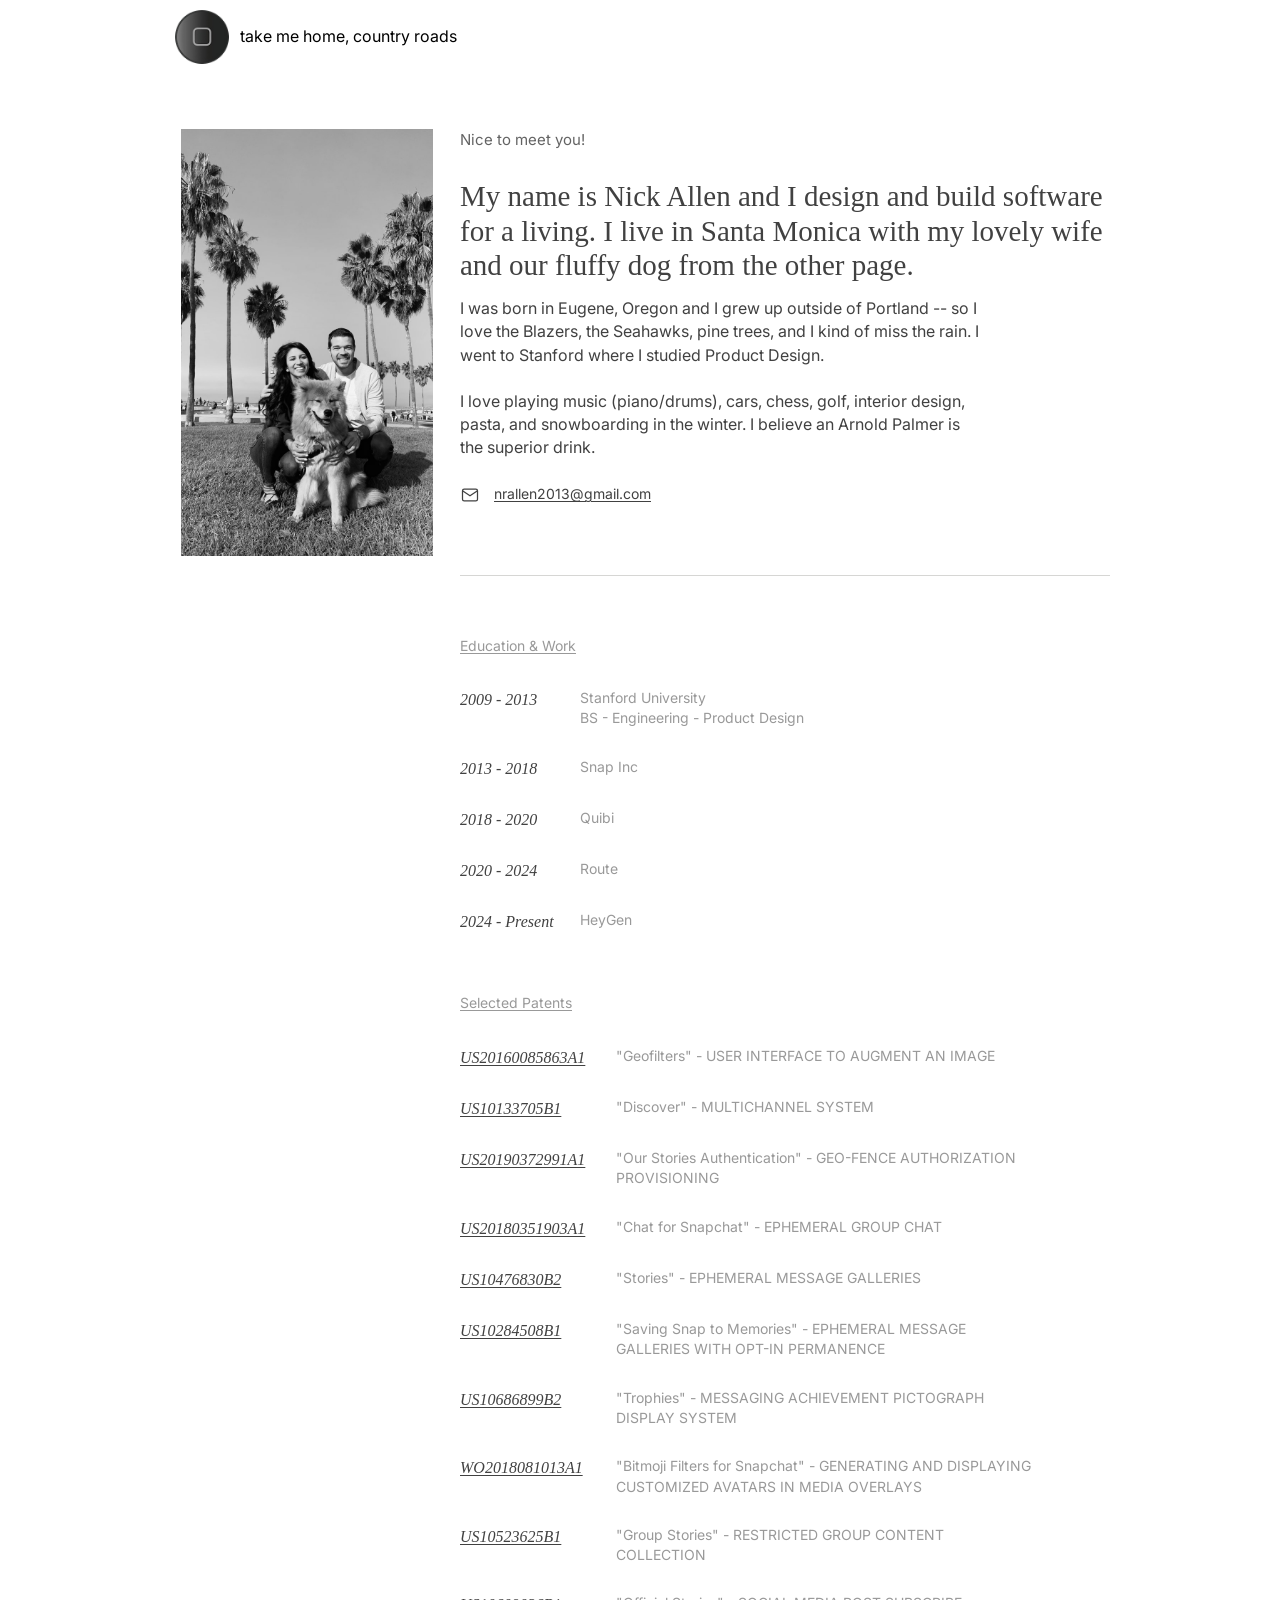
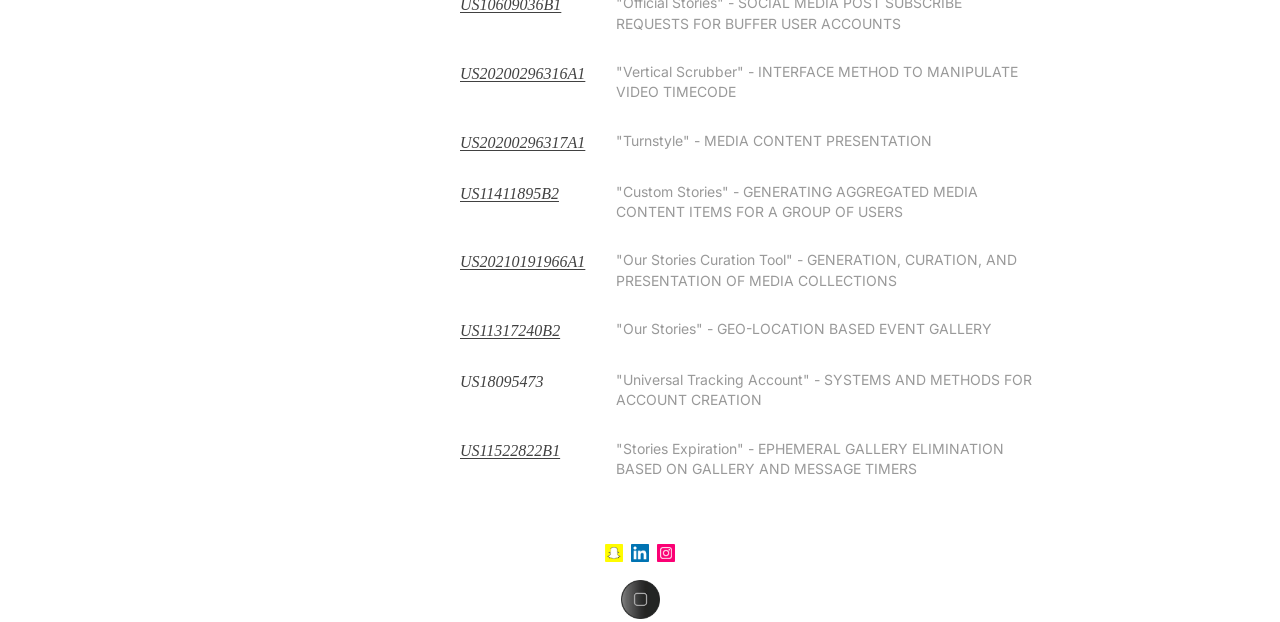
==== commit f234ee68: "Add the HeyGen section: projects page, case studies, playground - heygen-projects.html (password-gat" ====
--- a/bio.html
+++ b/bio.html
@@ -8,7 +8,7 @@
   <link rel="icon" href="images/icon-home-hover.png">
   <link rel="preconnect" href="https://fonts.googleapis.com">
   <link rel="preconnect" href="https://fonts.gstatic.com" crossorigin>
-  <link href="https://fonts.googleapis.com/css2?family=Josefin+Sans:ital,wght@0,300;0,600;1,300&display=swap" rel="stylesheet">
+  <link href="https://fonts.googleapis.com/css2?family=Inter:ital,wght@0,400;0,500;0,600;1,400&display=swap" rel="stylesheet">
   <link rel="stylesheet" href="styles.css">
 </head>
 <body>
--- a/styles.css
+++ b/styles.css
@@ -5,10 +5,10 @@
    ========================================================================== */
 
 :root {
-  /* Type. Brandon Grotesque (the Wix font) isn't free; Josefin Sans is the
-     closest open substitute — same low x-height, sets ~10% wider.
-     Swap --font-sans to change everything at once. */
-  --font-sans: "Josefin Sans", "Brandon Grotesque", "Helvetica Neue", Arial, sans-serif;
+  /* Type. Inter, regular weight for body text. Brandon Grotesque (the Wix font) isn't
+     licensed here, and the light geometric substitutes read too thin.
+     Swap --font-sans (and the Google Fonts link in each page) to change everything at once. */
+  --font-sans: "Inter", "Helvetica Neue", Arial, sans-serif;
   --font-serif: "Times New Roman", Times, serif;
 
   /* Colors */
@@ -26,6 +26,10 @@
   --quibi-purple: #7a2ff7;
   --route-blue: #3fa9e0;
   --advising-lilac: #cfc7f2;
+  /* dark backdrop behind HeyGen screenshots, tinted with the logo's pink and cyan */
+  --heygen-bg: radial-gradient(90% 70% at 12% 0%, rgb(240 160 255 / .16), transparent 70%),
+               radial-gradient(90% 80% at 95% 100%, rgb(0 224 255 / .16), transparent 70%),
+               linear-gradient(135deg, #17142a, #0d1f26);
 
   /* Home layout */
   --panel-split: 43%;                      /* width of the coloured left panel on home cards */
@@ -48,14 +52,14 @@
 body {
   margin: 0;
   font-family: var(--font-sans);
-  font-weight: 300;
+  font-weight: 400;
   font-size: 16px;
   line-height: 1.45;
   color: var(--black);
   background: #fff;
 }
 
-img { display: block; max-width: 100%; height: auto; }
+img, video { display: block; max-width: 100%; height: auto; }
 
 a { color: inherit; text-decoration: underline; text-underline-offset: 2px; }
 a:hover { opacity: .75; }
@@ -64,7 +68,16 @@
 p { margin: 0 0 1.45em; }
 p:last-child { margin-bottom: 0; }
 
-h1, h2, h3 { font-weight: 300; margin: 0; }
+h1, h2, h3 { font-weight: 400; margin: 0; }
+
+.placeholder { color: var(--text-faint); }
+
+/* Password gate, no JavaScript: the page is hidden until the input matches its pattern attribute */
+.gate { min-height: 100vh; display: grid; place-content: center; gap: 14px; text-align: center; font-size: 15px; color: var(--text-body); }
+.gate input { width: 240px; padding: 10px 12px; font: inherit; color: inherit; border: 1px solid var(--rule); border-radius: 6px; outline: none; box-shadow: none; }
+.gate input:focus { border-color: var(--text-body); }
+body:has(.gate input:invalid) .page { display: none; }
+body:has(.gate input:valid) .gate { display: none; }
 
 .sr-only {
   position: absolute; width: 1px; height: 1px; padding: 0; margin: -1px;
@@ -159,7 +172,7 @@
 /* HeyGen sits further left, with the logo directly above the text */
 .card#heygen .panel { padding-left: 9%; }
 .card#heygen .copy { max-width: 274px; }
-.card#heygen .copy .brand { width: 156px; }
+.card#heygen .copy .brand { width: 128px; margin-bottom: 16px; }
 
 .card .media {
   position: relative;
@@ -174,6 +187,19 @@
 .card .media > img.actual-size {  /* shown 1:1, top-centred, like the Quibi phones on Wix */
   object-fit: none;
   object-position: 50% 0;
+}
+.card .media > img.framed {       /* a screenshot floating on the panel's background */
+  inset: 48px;
+  width: calc(100% - 96px); height: calc(100% - 96px);
+  object-fit: contain;
+  filter: drop-shadow(0 0 0 transparent);
+  transition: transform .35s ease, filter .35s ease;
+}
+.card .media:has(> img.framed):hover { opacity: 1; }
+/* drop-shadow, not box-shadow, so the shadow follows the screenshot's rounded corners */
+.card .media:hover > img.framed {
+  transform: scale(1.03);
+  filter: drop-shadow(0 16px 28px rgb(0 0 0 / .35));
 }
 .card .media > img.overlay {      /* the Route phone, full height, centred on the map */
   left: 50%; right: auto;
@@ -254,11 +280,25 @@
   margin-bottom: 51px;
 }
 .row:last-of-type { margin-bottom: 0; }
-.row .media img { width: 100%; aspect-ratio: 667 / 402; object-fit: cover; }
+.row .media :is(img, video) { width: 100%; aspect-ratio: 667 / 402; object-fit: cover; }
+/* Uncropped screenshot or recording centred on the HeyGen backdrop, for media that isn't 667×402 */
+.row .media.framed {
+  position: relative;
+  aspect-ratio: 667 / 402;
+  background: var(--heygen-bg);
+}
+.row .media.framed :is(img, video) {
+  position: absolute; top: 24px; left: 50%;
+  transform: translateX(-50%);
+  width: auto; height: calc(100% - 48px); max-width: calc(100% - 48px);
+  aspect-ratio: auto; object-fit: contain;
+}
+.row .media.framed .phone { border-radius: 14% / 6.5%; }
 .row .copy { padding-top: 17px; font-size: 14px; line-height: 1.4; color: var(--text-body); }
 .row .copy p { margin-bottom: 1.4em; }
 .row .copy .eyebrow { font-size: 14px; line-height: 20px; text-transform: uppercase; margin-bottom: 31px; }
 .row .copy .eyebrow.plain { text-transform: none; margin-bottom: 14px; }
+.row .copy .cta { display: inline-block; font-weight: 600; }
 
 /* Long-form article (snap-stories), aligned with the header text */
 .article {
@@ -273,6 +313,60 @@
 .article p + p { margin-top: 1.2em; }
 .article figure { margin: 45px 0 35px; }
 .article figure img { width: var(--w, 100%); }
+
+/* Case studies: the article layout plus a title, section headings and framed media */
+.article h1 { font-size: 40px; line-height: 1.1; margin-bottom: 10px; }
+.article .kicker, .article h2 { font-size: 15px; letter-spacing: 1px; text-transform: uppercase; color: var(--text-muted); }
+.article .kicker { margin-bottom: 40px; }
+.article h2 { margin: 64px 0 18px; }
+.article h3 { font-size: 26px; line-height: 1.2; margin: 56px 0 14px; }
+.article p strong { font-weight: 600; }
+.article p.cap { font-size: 14px; color: var(--text-muted); text-align: center; margin: -22px 0 0; }
+.article ul { margin: 0; padding-left: 1.1em; }
+.article li + li { margin-top: .6em; }
+.article .button { display: inline-block; padding: 12px 22px; border: 1px solid var(--text-body); border-radius: 999px; text-decoration: none; font-weight: 600; font-size: 17px; transition: background .2s, color .2s; }
+.article .button:hover { background: var(--text-body); color: #fff; opacity: 1; }
+
+/* Case-study layout (heygen-*.html): a big title at the page edge, a two-column intro,
+   media running the full page width, large section heads, results as a row of numbers */
+.page.wide .article.case { width: 100%; font-size: 20px; line-height: 1.5; margin-top: 48px; }
+.article.case .crumbs { margin-bottom: 40px; }
+.article.case h1 { font-size: clamp(44px, 5.7vw, 82px); line-height: 1.02; letter-spacing: -.02em; font-weight: 500; color: var(--black); max-width: 1100px; margin: 0 0 56px; }
+.case .overview { display: grid; grid-template-columns: 1fr 1fr; gap: 48px; margin-bottom: 72px; }
+.case .overview h2, .case .facts b { font-size: 13px; letter-spacing: 1px; text-transform: uppercase; font-weight: 500; color: var(--text-muted); }
+.case .overview h2 { margin: 0 0 16px; }
+.case .facts { display: grid; grid-template-columns: repeat(3, 1fr); gap: 24px; margin-top: 40px; font-size: 16px; line-height: 1.4; color: var(--black); }
+.case .facts b { display: block; margin-bottom: 6px; }
+.case section { margin-top: 112px; }
+.case section h2 { font-size: clamp(30px, 2.8vw, 40px); line-height: 1.15; letter-spacing: -.015em; text-transform: none; font-weight: 600; color: var(--black); margin: 0 0 28px; max-width: 900px; }
+.case .text { max-width: 760px; }
+.article.case p { margin: 0 0 1.2em; }
+.article.case p + p { margin-top: 0; }
+.article.case .text > :last-child { margin-bottom: 0; }
+.article.case figure { margin: 48px 0; }
+.article.case p.cap { margin: -32px 0 48px; text-align: left; font-size: 15px; }
+.article.case ul { font-size: 18px; }
+.article.case .button { margin-top: 8px; }
+.case .stats { display: grid; grid-template-columns: repeat(3, 1fr); gap: 32px; padding: 48px 0; margin-bottom: 40px; border-top: 1px solid var(--rule); border-bottom: 1px solid var(--rule); }
+.case .stat b { display: block; font-size: clamp(48px, 5vw, 72px); font-weight: 600; letter-spacing: -.03em; line-height: 1; color: var(--black); }
+.case .stat span { display: block; margin-top: 12px; font-size: 16px; color: var(--text-muted); }
+.case .stat.placeholder b { color: var(--rule); }
+.page.wide .article.case figure.todo { height: min(70vh, 720px); }
+.article figure.framed { display: grid; place-items: center; padding: 40px; background: var(--heygen-bg); }
+.article figure.framed .phone { width: min(260px, 70%); border-radius: 14% / 6.5%; }
+/* Stand-in for media that hasn't been supplied yet */
+.article figure.todo { display: grid; place-items: center; aspect-ratio: 16 / 10; border: 1px dashed var(--rule); color: var(--text-faint); font-size: 15px; }
+
+/* Wide case studies: copy keeps its 650px column, figures break out to the page edge
+   (48px from the viewport, 1440px max) — presentable full-screen on a laptop */
+.page.wide { width: min(1440px, 100% - 96px); container-type: inline-size; }
+.page.wide .site-header { margin-left: 0; }
+.page.wide .article { margin-left: auto; margin-right: auto; }
+.page.wide .article figure { width: 100cqw; margin-left: calc(50% - 50cqw); }
+.page.wide .article figure.framed { padding: 48px; }
+.page.wide .article figure.framed > :is(img, video) { width: auto; max-width: 100%; height: min(80vh, 900px); }
+.page.wide .article figure.framed .phone { height: min(78vh, 820px); }
+.page.wide .article figure.todo { aspect-ratio: auto; height: min(50vh, 480px); }
 /* Fanned-out screens: wider than the column. The top 11% of the image
    width is transparent, so it tucks up under the paragraph above. */
 .article figure.wide { margin-top: calc(24px - 0.11 * min(1129px, 100vw - 48px)); }
@@ -322,7 +416,7 @@
 .bio .email { margin-top: 25px; font-size: 14px; color: var(--text-body); display: inline-flex; align-items: center; gap: 14px; }
 .bio .email svg { width: 20px; height: 20px; }
 .bio hr { border: 0; border-top: 1px solid var(--rule); margin: 64px 0 60px; }
-.bio h2 { font-size: 14px; color: var(--text-faint); margin: 0 0 32px; }
+.bio h2 { font-size: 14px; font-weight: 400; color: var(--text-faint); margin: 0 0 32px; }
 .bio dl { display: grid; gap: 28px 0; margin: 0 0 60px; }
 .bio dl:last-child { margin-bottom: 0; }
 .bio dl.timeline { grid-template-columns: 120px 1fr; }
@@ -351,14 +445,27 @@
   .card .panel, .card#heygen .panel { padding: 40px 24px; }
   .card .media { aspect-ratio: 4 / 3; }
   .card .media > img.actual-size { object-fit: cover; object-position: 50% 50%; }
+  .card .media > img.framed { inset: 20px; width: calc(100% - 40px); height: calc(100% - 40px); }
   .card .media.apps { aspect-ratio: 1; }
 
   .site-header { margin-left: 0; }
   .row { grid-template-columns: minmax(0, 1fr); gap: 16px; margin-bottom: 48px; }
   .row .copy { padding-top: 0; }
   .row .copy .eyebrow { margin-bottom: 14px; }
+  .row .media.framed:has(> .phone) { aspect-ratio: 1; }
   .article { font-size: 19px; }
+  .article h1 { font-size: 32px; }
+  .article figure.framed { padding: 24px; }
+  .page.wide { width: min(1440px, 100% - 32px); }
+  .page.wide .article figure.framed { padding: 24px; }
   .article figure img { width: min(var(--w, 100%), 100%); }
+  .page.wide .article.case { font-size: 17px; margin-top: 24px; }
+  .article.case h1 { margin-bottom: 32px; }
+  .case .overview, .case .facts, .case .stats { grid-template-columns: 1fr; }
+  .case .overview { gap: 32px; margin-bottom: 40px; }
+  .case section { margin-top: 64px; }
+  .case .stats { gap: 24px; padding: 32px 0; }
+  .page.wide .article.case figure.todo { height: min(40vh, 320px); }
   .bio { grid-template-columns: minmax(0, 1fr); margin-left: 0; gap: 28px; }
   .bio + .site-footer { margin-top: 48px; }
 }
